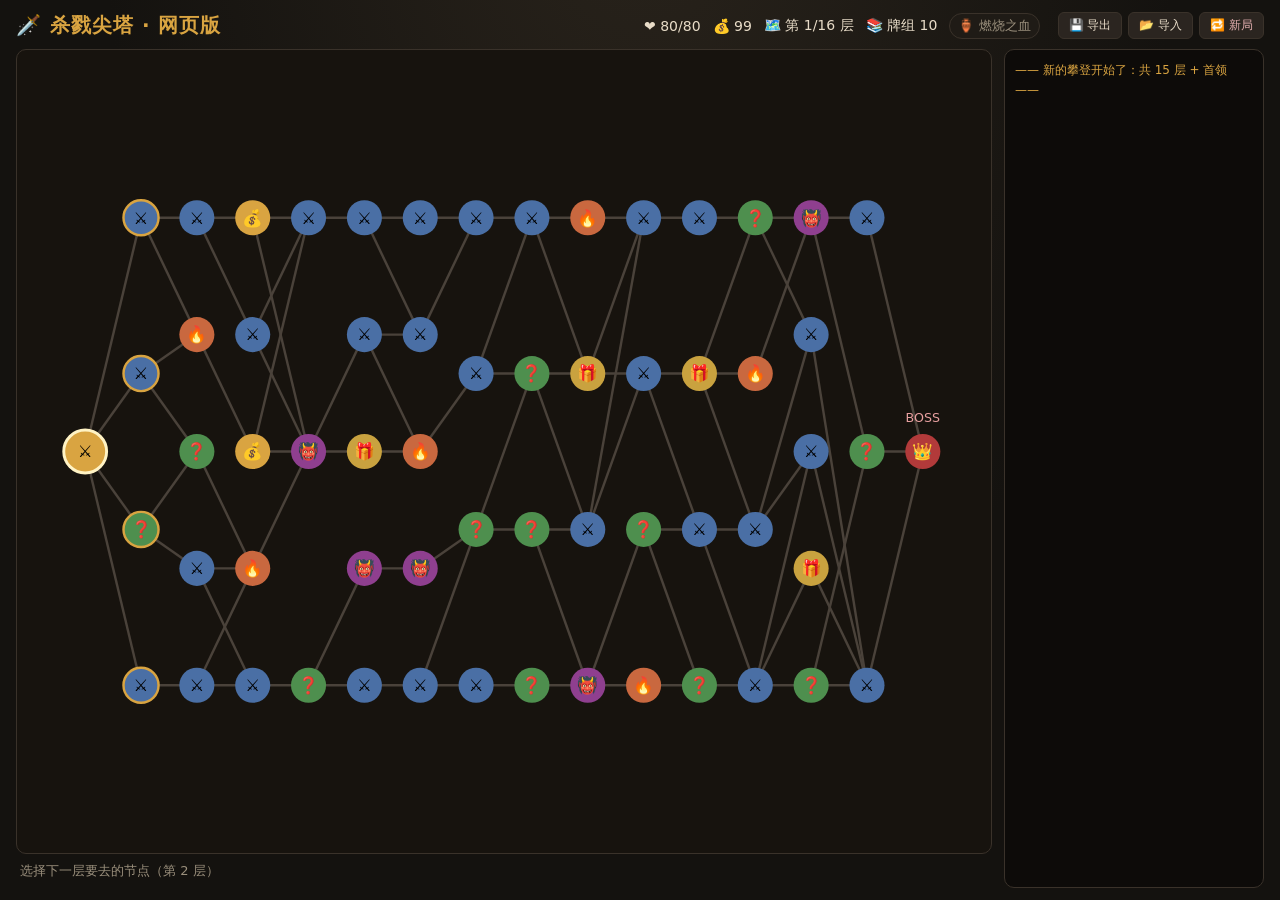
==== sts-web/index.html @ b816de3e "添加杀戮尖塔网页版游戏 sts-web" ====
<!doctype html>
<html lang="zh-CN">
  <head>
    <meta charset="UTF-8" />
    <meta name="viewport" content="width=device-width, initial-scale=1.0" />
    <link rel="icon" href="data:image/svg+xml,<svg xmlns=%22http://www.w3.org/2000/svg%22 viewBox=%220 0 100 100%22><text y=%22.9em%22 font-size=%2290%22>🗡️</text></svg>" />
    <title>杀戮尖塔 · 网页版</title>
    <script type="module" crossorigin src="./assets/index-U_xFue-b.js"></script>
    <link rel="stylesheet" crossorigin href="./assets/index-CxSgmW5o.css">
  </head>
  <body>
    <div id="root"></div>
  </body>
</html>
---- sts-web/assets/index-CxSgmW5o.css ----
*{box-sizing:border-box;margin:0;padding:0}:root{--bg: #14120f;--panel: #1f1b16;--panel-border: #3a322a;--text: #e8dcc8;--dim: #9a8f7c;--gold: #d9a441;--red: #b23a3a;--green: #4e8f4e;--blue: #4a6fa5;--attack: #b23a3a;--skill: #4a6fa5;--power: #7a4f9a}html,body,#root{height:100%}body{background:radial-gradient(ellipse at 50% -20%,#2a241c 0%,var(--bg) 60%);color:var(--text);font-family:Microsoft YaHei,PingFang SC,system-ui,sans-serif}.app{height:100%;display:flex;flex-direction:column;padding:12px 16px;gap:10px}.topbar{display:flex;align-items:center;justify-content:space-between}.topbar h1{font-size:20px;color:var(--gold);letter-spacing:1px}.relics{display:flex;gap:8px}.relic{font-size:13px;color:var(--dim);border:1px solid var(--panel-border);padding:3px 8px;border-radius:999px;background:var(--panel)}.layout{flex:1;display:flex;gap:12px;min-height:0}.battle{flex:1;display:flex;flex-direction:column;gap:10px;min-width:0}.panel{background:var(--panel);border:1px solid var(--panel-border);border-radius:10px;padding:10px 14px}.panel-title{font-size:15px;font-weight:700;margin-bottom:6px}.hpbar{position:relative;height:20px;background:#101010;border-radius:6px;overflow:hidden;border:1px solid #000}.hpbar-fill{height:100%;background:linear-gradient(180deg,#c94f4f,#8f2f2f);transition:width .25s}.hpbar-text{position:absolute;top:0;right:0;bottom:0;left:0;display:flex;align-items:center;justify-content:center;font-size:12px;color:#fff;text-shadow:0 1px 2px #000}.stats-row{display:flex;gap:14px;margin-top:8px;flex-wrap:wrap}.stat{font-size:13px;color:var(--text)}.statuses{display:flex;gap:6px;margin-top:8px;flex-wrap:wrap}.chip{font-size:12px;padding:2px 8px;border-radius:999px;border:1px solid var(--panel-border)}.chip.buff{color:#b9d6a8;background:#24331f}.chip.debuff{color:#e5b0b0;background:#3a2020}.enemy-zone{display:flex;flex-direction:column;gap:10px}.enemy-row{display:flex;gap:16px;align-items:stretch}.enemy-body{flex:1}.intent{width:110px;display:flex;flex-direction:column;align-items:center;justify-content:center;background:#0f0d0b;border:1px solid var(--panel-border);border-radius:10px;padding:8px}.intent-icon{font-size:26px}.intent-label{font-size:12px;color:var(--dim);text-align:center;margin-top:4px}.turn-info{font-size:13px;color:var(--gold)}.hand{display:flex;gap:8px;flex-wrap:wrap;min-height:150px;align-content:flex-start}.hand-empty{color:var(--dim);padding:20px}.card{width:150px;min-height:190px;border-radius:10px;border:2px solid #555;background:linear-gradient(160deg,#2b2520,#1c1814);color:var(--text);padding:8px 10px;text-align:left;cursor:pointer;display:flex;flex-direction:column;gap:4px;position:relative;transition:transform .08s,box-shadow .08s,border-color .08s;font-family:inherit}.card:hover{transform:translateY(-6px);box-shadow:0 6px 16px #00000080}.card.attack{border-color:var(--attack)}.card.skill{border-color:var(--skill)}.card.power{border-color:var(--power)}.card.disabled{opacity:.5;cursor:not-allowed}.card.disabled:hover{transform:none;box-shadow:none}.card-cost{position:absolute;top:-10px;left:-8px;width:30px;height:30px;border-radius:50%;background:radial-gradient(circle at 35% 30%,#ffe9a8,#d9a441);color:#3a2c10;font-weight:800;display:flex;align-items:center;justify-content:center;border:2px solid #8a6a1f;font-size:15px}.card-name{font-weight:700;font-size:14px;color:#fff;padding-left:20px}.card-desc{font-size:12px;color:var(--text);flex:1;line-height:1.5}.card-type{align-self:flex-end;font-size:10px;color:#fff;padding:1px 8px;border-radius:4px}.card.attack .card-type{background:var(--attack)}.card.skill .card-type{background:var(--skill)}.card.power .card-type{background:var(--power)}.actions{display:flex;gap:10px}.big-btn{font-family:inherit;font-size:15px;padding:10px 26px;border-radius:8px;background:linear-gradient(180deg,#d9a441,#a97a26);color:#241a08;font-weight:700;border:1px solid #8a6a1f;cursor:pointer}.big-btn:disabled{opacity:.4;cursor:not-allowed}.log{width:260px;background:#0d0b09;border:1px solid var(--panel-border);border-radius:10px;padding:10px;overflow-y:auto;font-size:12px;line-height:1.7}.log-entry.player{color:#bfd8e8}.log-entry.enemy{color:#e8bfbf}.log-entry.system{color:var(--gold)}.log-entry.relic{color:#b9d6a8}.log-entry.status{color:#c8b8e8}.overlay{position:fixed;top:0;right:0;bottom:0;left:0;background:#000000a6;display:flex;align-items:center;justify-content:center;z-index:10}.overlay-box{background:var(--panel);border:1px solid var(--gold);border-radius:14px;padding:26px 34px;text-align:center;display:flex;flex-direction:column;gap:14px;align-items:center}.overlay-box h2{color:var(--gold)}.reward-cards{display:flex;gap:12px}.hud{display:flex;gap:12px;align-items:center;flex-wrap:wrap}.hud-item{font-size:14px;color:var(--text)}.save-btns{display:flex;gap:6px;margin-left:6px}.save-btn{font-family:inherit;font-size:12px;color:var(--text);background:#2b2520;border:1px solid var(--panel-border);border-radius:6px;padding:4px 10px;cursor:pointer}.save-btn:hover{border-color:var(--gold)}.save-btn.danger{color:#e5b0b0}.map-wrap{flex:1;display:flex;flex-direction:column;min-height:0}.map-svg{flex:1;width:100%;background:#17130e;border:1px solid var(--panel-border);border-radius:10px}.map-edge{stroke:#4a423a;stroke-width:2.5}.map-edge.visited{stroke:#8a7a5a}.map-node{cursor:default}.map-node.clickable{cursor:pointer}.map-node.clickable circle{stroke:#d9a441;stroke-width:2.5;animation:nodePulse 1.6s ease-in-out infinite}.map-node.current circle{stroke:#fff3c4;stroke-width:3}@keyframes nodePulse{0%,to{filter:drop-shadow(0 0 2px #d9a441)}50%{filter:drop-shadow(0 0 10px #d9a441)}}.map-hint{color:var(--dim);font-size:13px;padding:8px 4px}.event-text{max-width:420px;color:var(--text);line-height:1.7}.event-options{display:flex;flex-direction:column;gap:10px;width:100%}.event-option{font-family:inherit;font-size:14px;color:var(--text);background:#2b2520;border:1px solid var(--panel-border);border-radius:8px;padding:10px 16px;cursor:pointer;text-align:left}.event-option:hover{border-color:var(--gold)}.event-option:disabled{opacity:.45;cursor:not-allowed}.card-footer{align-self:stretch;text-align:center;font-size:12px;color:var(--gold);border-top:1px dashed var(--panel-border);padding-top:4px;margin-top:4px}.shop-relic{width:100%;display:flex;align-items:center;justify-content:space-between;gap:16px;background:#2b2520;border:1px solid var(--panel-border);border-radius:10px;padding:12px 16px}.shop-relic-info{display:flex;flex-direction:column;gap:4px;text-align:left}.shop-relic-name{font-weight:700;color:var(--gold)}.shop-relic-desc{font-size:12px;color:var(--dim)}.shop-relic .big-btn{flex-shrink:0}.potions{display:flex;gap:8px;flex-wrap:wrap}.potion{font-family:inherit;font-size:13px;color:#b9d6e8;background:#1a2430;border:1px solid #33506b;border-radius:999px;padding:6px 14px;cursor:pointer}.potion:hover{border-color:#6fa8d9}.potion.disabled{opacity:.5;cursor:not-allowed}
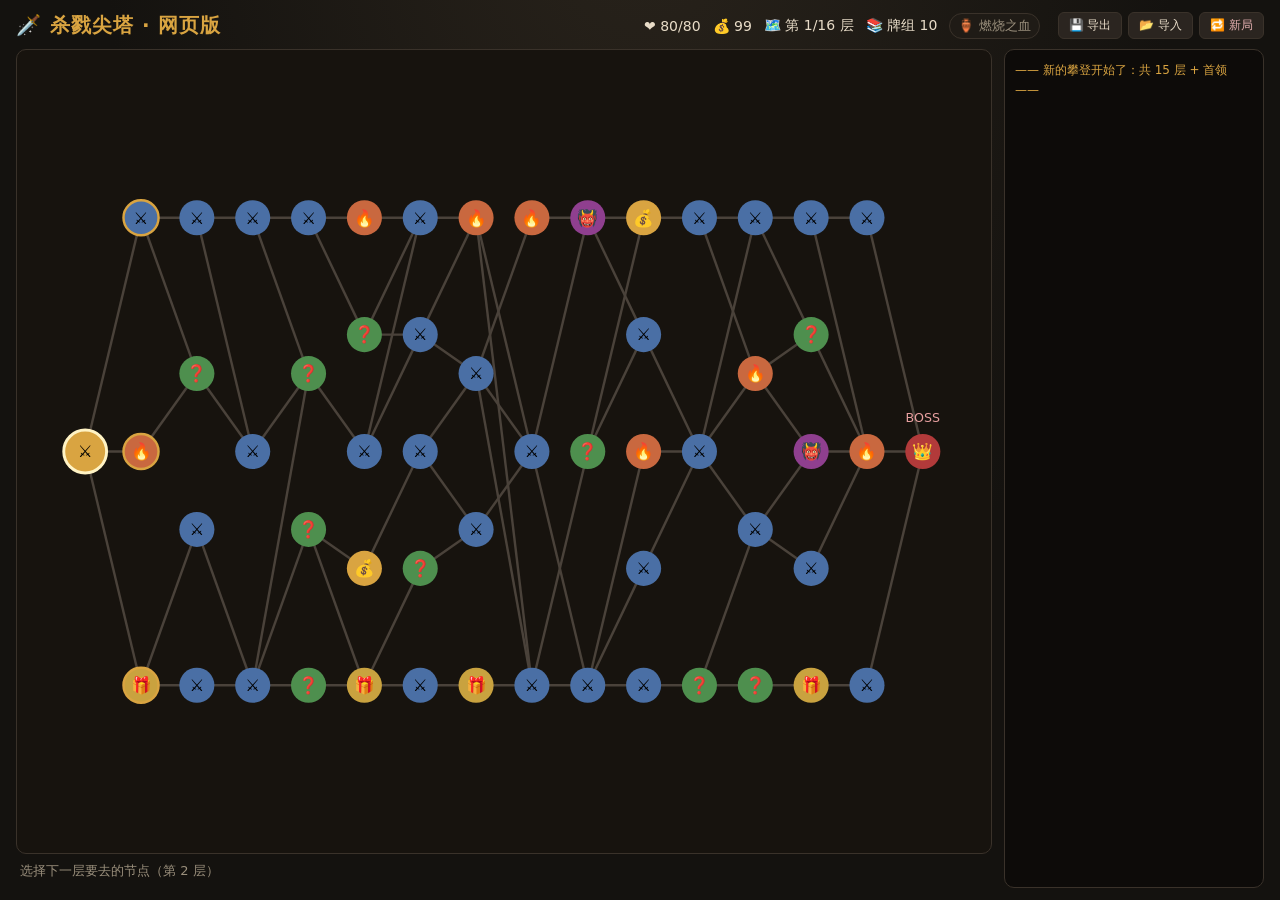
==== commit 4d5c7567: "更新游戏：牌堆查看（抽/弃/消耗堆+完整牌组）" ====
--- a/sts-web/index.html
+++ b/sts-web/index.html
@@ -5,8 +5,8 @@
     <meta name="viewport" content="width=device-width, initial-scale=1.0" />
     <link rel="icon" href="data:image/svg+xml,<svg xmlns=%22http://www.w3.org/2000/svg%22 viewBox=%220 0 100 100%22><text y=%22.9em%22 font-size=%2290%22>🗡️</text></svg>" />
     <title>杀戮尖塔 · 网页版</title>
-    <script type="module" crossorigin src="./assets/index-U_xFue-b.js"></script>
-    <link rel="stylesheet" crossorigin href="./assets/index-CxSgmW5o.css">
+    <script type="module" crossorigin src="./assets/index-1YRPiBDp.js"></script>
+    <link rel="stylesheet" crossorigin href="./assets/index-Cy2DNwFa.css">
   </head>
   <body>
     <div id="root"></div>
--- a/sts-web/assets/index-Cy2DNwFa.css
+++ b/sts-web/assets/index-Cy2DNwFa.css
@@ -0,0 +1 @@
+*{box-sizing:border-box;margin:0;padding:0}:root{--bg: #14120f;--panel: #1f1b16;--panel-border: #3a322a;--text: #e8dcc8;--dim: #9a8f7c;--gold: #d9a441;--red: #b23a3a;--green: #4e8f4e;--blue: #4a6fa5;--attack: #b23a3a;--skill: #4a6fa5;--power: #7a4f9a}html,body,#root{height:100%}body{background:radial-gradient(ellipse at 50% -20%,#2a241c 0%,var(--bg) 60%);color:var(--text);font-family:Microsoft YaHei,PingFang SC,system-ui,sans-serif}.app{height:100%;display:flex;flex-direction:column;padding:12px 16px;gap:10px}.topbar{display:flex;align-items:center;justify-content:space-between}.topbar h1{font-size:20px;color:var(--gold);letter-spacing:1px}.relics{display:flex;gap:8px}.relic{font-size:13px;color:var(--dim);border:1px solid var(--panel-border);padding:3px 8px;border-radius:999px;background:var(--panel)}.layout{flex:1;display:flex;gap:12px;min-height:0}.battle{flex:1;display:flex;flex-direction:column;gap:10px;min-width:0}.panel{background:var(--panel);border:1px solid var(--panel-border);border-radius:10px;padding:10px 14px}.panel-title{font-size:15px;font-weight:700;margin-bottom:6px}.hpbar{position:relative;height:20px;background:#101010;border-radius:6px;overflow:hidden;border:1px solid #000}.hpbar-fill{height:100%;background:linear-gradient(180deg,#c94f4f,#8f2f2f);transition:width .25s}.hpbar-text{position:absolute;top:0;right:0;bottom:0;left:0;display:flex;align-items:center;justify-content:center;font-size:12px;color:#fff;text-shadow:0 1px 2px #000}.stats-row{display:flex;gap:14px;margin-top:8px;flex-wrap:wrap}.stat{font-size:13px;color:var(--text)}.statuses{display:flex;gap:6px;margin-top:8px;flex-wrap:wrap}.chip{font-size:12px;padding:2px 8px;border-radius:999px;border:1px solid var(--panel-border)}.chip.buff{color:#b9d6a8;background:#24331f}.chip.debuff{color:#e5b0b0;background:#3a2020}.enemy-zone{display:flex;flex-direction:column;gap:10px}.enemy-row{display:flex;gap:16px;align-items:stretch}.enemy-body{flex:1}.intent{width:110px;display:flex;flex-direction:column;align-items:center;justify-content:center;background:#0f0d0b;border:1px solid var(--panel-border);border-radius:10px;padding:8px}.intent-icon{font-size:26px}.intent-label{font-size:12px;color:var(--dim);text-align:center;margin-top:4px}.turn-info{font-size:13px;color:var(--gold)}.hand{display:flex;gap:8px;flex-wrap:wrap;min-height:150px;align-content:flex-start}.hand-empty{color:var(--dim);padding:20px}.card{width:150px;min-height:190px;border-radius:10px;border:2px solid #555;background:linear-gradient(160deg,#2b2520,#1c1814);color:var(--text);padding:8px 10px;text-align:left;cursor:pointer;display:flex;flex-direction:column;gap:4px;position:relative;transition:transform .08s,box-shadow .08s,border-color .08s;font-family:inherit}.card:hover{transform:translateY(-6px);box-shadow:0 6px 16px #00000080}.card.attack{border-color:var(--attack)}.card.skill{border-color:var(--skill)}.card.power{border-color:var(--power)}.card.disabled{opacity:.5;cursor:not-allowed}.card.disabled:hover{transform:none;box-shadow:none}.card-cost{position:absolute;top:-10px;left:-8px;width:30px;height:30px;border-radius:50%;background:radial-gradient(circle at 35% 30%,#ffe9a8,#d9a441);color:#3a2c10;font-weight:800;display:flex;align-items:center;justify-content:center;border:2px solid #8a6a1f;font-size:15px}.card-name{font-weight:700;font-size:14px;color:#fff;padding-left:20px}.card-desc{font-size:12px;color:var(--text);flex:1;line-height:1.5}.card-type{align-self:flex-end;font-size:10px;color:#fff;padding:1px 8px;border-radius:4px}.card.attack .card-type{background:var(--attack)}.card.skill .card-type{background:var(--skill)}.card.power .card-type{background:var(--power)}.actions{display:flex;gap:10px}.big-btn{font-family:inherit;font-size:15px;padding:10px 26px;border-radius:8px;background:linear-gradient(180deg,#d9a441,#a97a26);color:#241a08;font-weight:700;border:1px solid #8a6a1f;cursor:pointer}.big-btn:disabled{opacity:.4;cursor:not-allowed}.log{width:260px;background:#0d0b09;border:1px solid var(--panel-border);border-radius:10px;padding:10px;overflow-y:auto;font-size:12px;line-height:1.7}.log-entry.player{color:#bfd8e8}.log-entry.enemy{color:#e8bfbf}.log-entry.system{color:var(--gold)}.log-entry.relic{color:#b9d6a8}.log-entry.status{color:#c8b8e8}.overlay{position:fixed;top:0;right:0;bottom:0;left:0;background:#000000a6;display:flex;align-items:center;justify-content:center;z-index:10}.overlay-box{background:var(--panel);border:1px solid var(--gold);border-radius:14px;padding:26px 34px;text-align:center;display:flex;flex-direction:column;gap:14px;align-items:center}.overlay-box h2{color:var(--gold)}.reward-cards{display:flex;gap:12px}.hud{display:flex;gap:12px;align-items:center;flex-wrap:wrap}.hud-item{font-size:14px;color:var(--text)}.save-btns{display:flex;gap:6px;margin-left:6px}.save-btn{font-family:inherit;font-size:12px;color:var(--text);background:#2b2520;border:1px solid var(--panel-border);border-radius:6px;padding:4px 10px;cursor:pointer}.save-btn:hover{border-color:var(--gold)}.save-btn.danger{color:#e5b0b0}.map-wrap{flex:1;display:flex;flex-direction:column;min-height:0}.map-svg{flex:1;width:100%;background:#17130e;border:1px solid var(--panel-border);border-radius:10px}.map-edge{stroke:#4a423a;stroke-width:2.5}.map-edge.visited{stroke:#8a7a5a}.map-node{cursor:default}.map-node.clickable{cursor:pointer}.map-node.clickable circle{stroke:#d9a441;stroke-width:2.5;animation:nodePulse 1.6s ease-in-out infinite}.map-node.current circle{stroke:#fff3c4;stroke-width:3}@keyframes nodePulse{0%,to{filter:drop-shadow(0 0 2px #d9a441)}50%{filter:drop-shadow(0 0 10px #d9a441)}}.map-hint{color:var(--dim);font-size:13px;padding:8px 4px}.event-text{max-width:420px;color:var(--text);line-height:1.7}.event-options{display:flex;flex-direction:column;gap:10px;width:100%}.event-option{font-family:inherit;font-size:14px;color:var(--text);background:#2b2520;border:1px solid var(--panel-border);border-radius:8px;padding:10px 16px;cursor:pointer;text-align:left}.event-option:hover{border-color:var(--gold)}.event-option:disabled{opacity:.45;cursor:not-allowed}.card-footer{align-self:stretch;text-align:center;font-size:12px;color:var(--gold);border-top:1px dashed var(--panel-border);padding-top:4px;margin-top:4px}.shop-relic{width:100%;display:flex;align-items:center;justify-content:space-between;gap:16px;background:#2b2520;border:1px solid var(--panel-border);border-radius:10px;padding:12px 16px}.shop-relic-info{display:flex;flex-direction:column;gap:4px;text-align:left}.shop-relic-name{font-weight:700;color:var(--gold)}.shop-relic-desc{font-size:12px;color:var(--dim)}.shop-relic .big-btn{flex-shrink:0}.potions{display:flex;gap:8px;flex-wrap:wrap}.potion{font-family:inherit;font-size:13px;color:#b9d6e8;background:#1a2430;border:1px solid #33506b;border-radius:999px;padding:6px 14px;cursor:pointer}.potion:hover{border-color:#6fa8d9}.potion.disabled{opacity:.5;cursor:not-allowed}.piles-bar{display:flex;align-items:center;justify-content:space-between;gap:10px;padding:2px 0}.piles-left,.piles-right{display:flex;gap:8px}.pile-btn{font-family:inherit;font-size:13px;color:var(--text);background:var(--panel);border:1px solid var(--panel-border);border-radius:8px;padding:6px 12px;cursor:pointer;display:inline-flex;align-items:center;gap:6px}.pile-btn:hover{border-color:var(--gold)}.pile-count{background:#0f0d0b;border-radius:999px;padding:0 7px;font-size:12px;color:var(--gold)}.pile-btn.all{color:var(--dim)}.pile-modal{max-width:640px;max-height:80vh;overflow-y:auto;align-items:stretch}.pile-total{color:var(--dim);font-size:13px}.pile-filter{font-family:inherit;font-size:14px;padding:8px 12px;background:#0f0d0b;color:var(--text);border:1px solid var(--panel-border);border-radius:8px;outline:none}.pile-filter:focus{border-color:var(--gold)}.pile-group{margin-top:8px}.pile-group-title{font-size:13px;color:var(--gold);margin-bottom:6px}.pile-grid{display:flex;flex-wrap:wrap;gap:8px;justify-content:center}.mini-card{width:96px;min-height:108px;border-radius:8px;background:linear-gradient(160deg,#2b2520,#1c1814);border:2px solid #555;padding:6px 8px;display:flex;flex-direction:column;gap:3px;position:relative}.mini-card.attack{border-color:var(--attack)}.mini-card.skill{border-color:var(--skill)}.mini-card.power{border-color:var(--power)}.mini-card.status,.mini-card.curse{border-color:#666;opacity:.85}.mini-card-cost{position:absolute;top:-8px;left:-6px;width:24px;height:24px;border-radius:50%;background:radial-gradient(circle at 35% 30%,#ffe9a8,#d9a441);color:#3a2c10;font-weight:800;font-size:12px;display:flex;align-items:center;justify-content:center;border:2px solid #8a6a1f}.mini-card-name{font-size:12px;font-weight:700;color:#fff;margin-top:14px}.mini-card-type{font-size:10px;color:var(--dim)}.pile-empty{color:var(--dim);padding:20px 0}
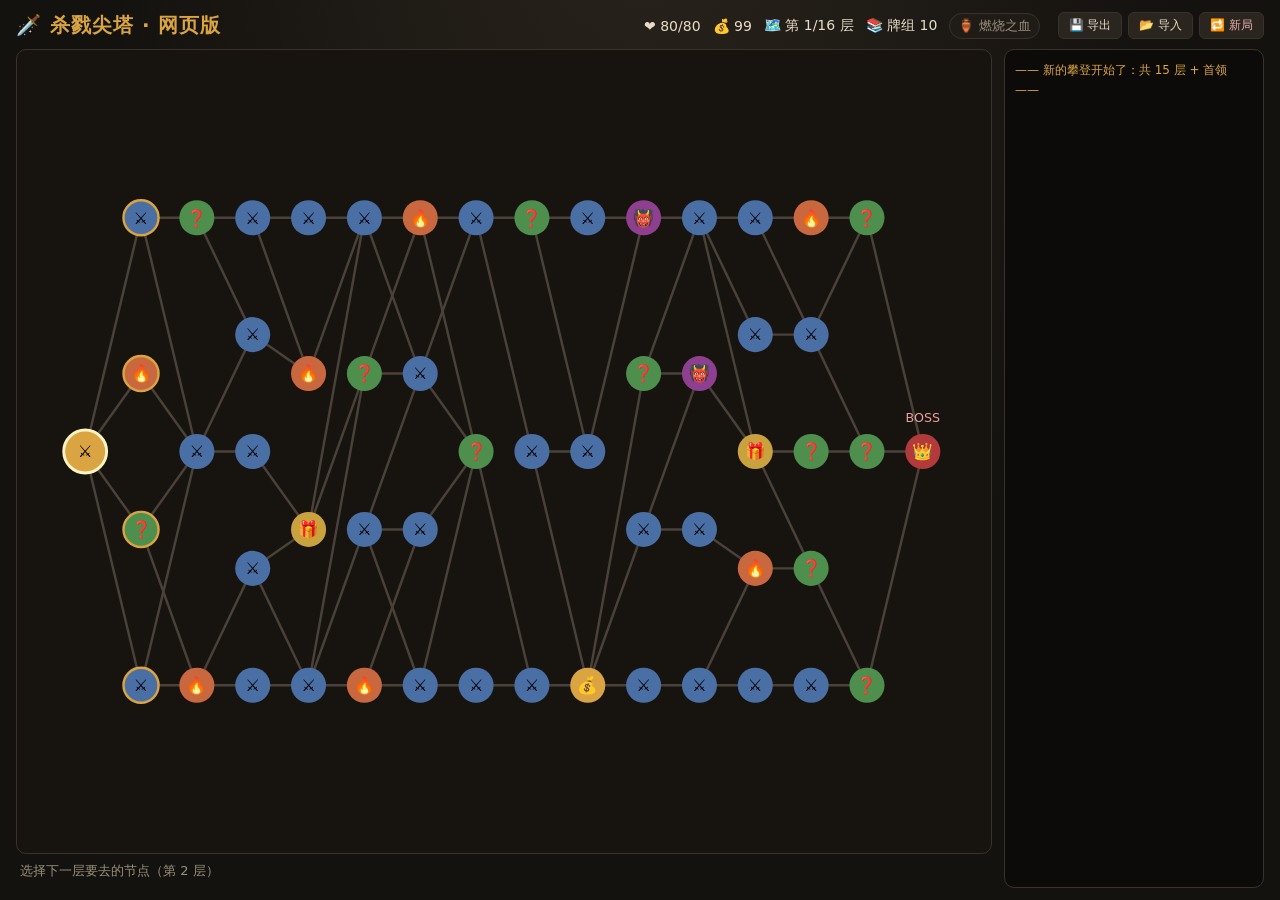
==== commit a1e5717a: "更新游戏：动画系统（事件队列+FLIP+伤害数字+受击抖动）" ====
--- a/sts-web/index.html
+++ b/sts-web/index.html
@@ -5,8 +5,8 @@
     <meta name="viewport" content="width=device-width, initial-scale=1.0" />
     <link rel="icon" href="data:image/svg+xml,<svg xmlns=%22http://www.w3.org/2000/svg%22 viewBox=%220 0 100 100%22><text y=%22.9em%22 font-size=%2290%22>🗡️</text></svg>" />
     <title>杀戮尖塔 · 网页版</title>
-    <script type="module" crossorigin src="./assets/index-1YRPiBDp.js"></script>
-    <link rel="stylesheet" crossorigin href="./assets/index-Cy2DNwFa.css">
+    <script type="module" crossorigin src="./assets/index-B4v7u1PC.js"></script>
+    <link rel="stylesheet" crossorigin href="./assets/index-yeP2eMHa.css">
   </head>
   <body>
     <div id="root"></div>
--- a/sts-web/assets/index-yeP2eMHa.css
+++ b/sts-web/assets/index-yeP2eMHa.css
@@ -0,0 +1 @@
+*{box-sizing:border-box;margin:0;padding:0}:root{--bg: #14120f;--panel: #1f1b16;--panel-border: #3a322a;--text: #e8dcc8;--dim: #9a8f7c;--gold: #d9a441;--red: #b23a3a;--green: #4e8f4e;--blue: #4a6fa5;--attack: #b23a3a;--skill: #4a6fa5;--power: #7a4f9a}html,body,#root{height:100%}body{background:radial-gradient(ellipse at 50% -20%,#2a241c 0%,var(--bg) 60%);color:var(--text);font-family:Microsoft YaHei,PingFang SC,system-ui,sans-serif}.app{height:100%;display:flex;flex-direction:column;padding:12px 16px;gap:10px}.topbar{display:flex;align-items:center;justify-content:space-between}.topbar h1{font-size:20px;color:var(--gold);letter-spacing:1px}.relics{display:flex;gap:8px}.relic{font-size:13px;color:var(--dim);border:1px solid var(--panel-border);padding:3px 8px;border-radius:999px;background:var(--panel)}.layout{flex:1;display:flex;gap:12px;min-height:0}.battle{flex:1;display:flex;flex-direction:column;gap:10px;min-width:0}.panel{background:var(--panel);border:1px solid var(--panel-border);border-radius:10px;padding:10px 14px}.panel-title{font-size:15px;font-weight:700;margin-bottom:6px}.hpbar{position:relative;height:20px;background:#101010;border-radius:6px;overflow:hidden;border:1px solid #000}.hpbar-fill{height:100%;background:linear-gradient(180deg,#c94f4f,#8f2f2f);transition:width .25s}.hpbar-text{position:absolute;top:0;right:0;bottom:0;left:0;display:flex;align-items:center;justify-content:center;font-size:12px;color:#fff;text-shadow:0 1px 2px #000}.stats-row{display:flex;gap:14px;margin-top:8px;flex-wrap:wrap}.stat{font-size:13px;color:var(--text)}.statuses{display:flex;gap:6px;margin-top:8px;flex-wrap:wrap}.chip{font-size:12px;padding:2px 8px;border-radius:999px;border:1px solid var(--panel-border)}.chip.buff{color:#b9d6a8;background:#24331f}.chip.debuff{color:#e5b0b0;background:#3a2020}.enemy-zone{display:flex;flex-direction:column;gap:10px}.enemy-row{display:flex;gap:16px;align-items:stretch}.enemy-body{flex:1}.intent{width:110px;display:flex;flex-direction:column;align-items:center;justify-content:center;background:#0f0d0b;border:1px solid var(--panel-border);border-radius:10px;padding:8px}.intent-icon{font-size:26px}.intent-label{font-size:12px;color:var(--dim);text-align:center;margin-top:4px}.turn-info{font-size:13px;color:var(--gold)}.hand{display:flex;gap:8px;flex-wrap:wrap;min-height:150px;align-content:flex-start}.hand-empty{color:var(--dim);padding:20px}.card{width:150px;min-height:190px;border-radius:10px;border:2px solid #555;background:linear-gradient(160deg,#2b2520,#1c1814);color:var(--text);padding:8px 10px;text-align:left;cursor:pointer;display:flex;flex-direction:column;gap:4px;position:relative;transition:transform .08s,box-shadow .08s,border-color .08s;font-family:inherit}.card:hover{transform:translateY(-6px);box-shadow:0 6px 16px #00000080}.card.attack{border-color:var(--attack)}.card.skill{border-color:var(--skill)}.card.power{border-color:var(--power)}.card.disabled{opacity:.5;cursor:not-allowed}.card.disabled:hover{transform:none;box-shadow:none}.card-cost{position:absolute;top:-10px;left:-8px;width:30px;height:30px;border-radius:50%;background:radial-gradient(circle at 35% 30%,#ffe9a8,#d9a441);color:#3a2c10;font-weight:800;display:flex;align-items:center;justify-content:center;border:2px solid #8a6a1f;font-size:15px}.card-name{font-weight:700;font-size:14px;color:#fff;padding-left:20px}.card-desc{font-size:12px;color:var(--text);flex:1;line-height:1.5}.card-type{align-self:flex-end;font-size:10px;color:#fff;padding:1px 8px;border-radius:4px}.card.attack .card-type{background:var(--attack)}.card.skill .card-type{background:var(--skill)}.card.power .card-type{background:var(--power)}.actions{display:flex;gap:10px}.big-btn{font-family:inherit;font-size:15px;padding:10px 26px;border-radius:8px;background:linear-gradient(180deg,#d9a441,#a97a26);color:#241a08;font-weight:700;border:1px solid #8a6a1f;cursor:pointer}.big-btn:disabled{opacity:.4;cursor:not-allowed}.log{width:260px;background:#0d0b09;border:1px solid var(--panel-border);border-radius:10px;padding:10px;overflow-y:auto;font-size:12px;line-height:1.7}.log-entry.player{color:#bfd8e8}.log-entry.enemy{color:#e8bfbf}.log-entry.system{color:var(--gold)}.log-entry.relic{color:#b9d6a8}.log-entry.status{color:#c8b8e8}.overlay{position:fixed;top:0;right:0;bottom:0;left:0;background:#000000a6;display:flex;align-items:center;justify-content:center;z-index:10}.overlay-box{background:var(--panel);border:1px solid var(--gold);border-radius:14px;padding:26px 34px;text-align:center;display:flex;flex-direction:column;gap:14px;align-items:center}.overlay-box h2{color:var(--gold)}.reward-cards{display:flex;gap:12px}.hud{display:flex;gap:12px;align-items:center;flex-wrap:wrap}.hud-item{font-size:14px;color:var(--text)}.save-btns{display:flex;gap:6px;margin-left:6px}.save-btn{font-family:inherit;font-size:12px;color:var(--text);background:#2b2520;border:1px solid var(--panel-border);border-radius:6px;padding:4px 10px;cursor:pointer}.save-btn:hover{border-color:var(--gold)}.save-btn.danger{color:#e5b0b0}.map-wrap{flex:1;display:flex;flex-direction:column;min-height:0}.map-svg{flex:1;width:100%;background:#17130e;border:1px solid var(--panel-border);border-radius:10px}.map-edge{stroke:#4a423a;stroke-width:2.5}.map-edge.visited{stroke:#8a7a5a}.map-node{cursor:default}.map-node.clickable{cursor:pointer}.map-node.clickable circle{stroke:#d9a441;stroke-width:2.5;animation:nodePulse 1.6s ease-in-out infinite}.map-node.current circle{stroke:#fff3c4;stroke-width:3}@keyframes nodePulse{0%,to{filter:drop-shadow(0 0 2px #d9a441)}50%{filter:drop-shadow(0 0 10px #d9a441)}}.map-hint{color:var(--dim);font-size:13px;padding:8px 4px}.event-text{max-width:420px;color:var(--text);line-height:1.7}.event-options{display:flex;flex-direction:column;gap:10px;width:100%}.event-option{font-family:inherit;font-size:14px;color:var(--text);background:#2b2520;border:1px solid var(--panel-border);border-radius:8px;padding:10px 16px;cursor:pointer;text-align:left}.event-option:hover{border-color:var(--gold)}.event-option:disabled{opacity:.45;cursor:not-allowed}.card-footer{align-self:stretch;text-align:center;font-size:12px;color:var(--gold);border-top:1px dashed var(--panel-border);padding-top:4px;margin-top:4px}.shop-relic{width:100%;display:flex;align-items:center;justify-content:space-between;gap:16px;background:#2b2520;border:1px solid var(--panel-border);border-radius:10px;padding:12px 16px}.shop-relic-info{display:flex;flex-direction:column;gap:4px;text-align:left}.shop-relic-name{font-weight:700;color:var(--gold)}.shop-relic-desc{font-size:12px;color:var(--dim)}.shop-relic .big-btn{flex-shrink:0}.potions{display:flex;gap:8px;flex-wrap:wrap}.potion{font-family:inherit;font-size:13px;color:#b9d6e8;background:#1a2430;border:1px solid #33506b;border-radius:999px;padding:6px 14px;cursor:pointer}.potion:hover{border-color:#6fa8d9}.potion.disabled{opacity:.5;cursor:not-allowed}.piles-bar{display:flex;align-items:center;justify-content:space-between;gap:10px;padding:2px 0}.piles-left,.piles-right{display:flex;gap:8px}.pile-btn{font-family:inherit;font-size:13px;color:var(--text);background:var(--panel);border:1px solid var(--panel-border);border-radius:8px;padding:6px 12px;cursor:pointer;display:inline-flex;align-items:center;gap:6px}.pile-btn:hover{border-color:var(--gold)}.pile-count{background:#0f0d0b;border-radius:999px;padding:0 7px;font-size:12px;color:var(--gold)}.pile-btn.all{color:var(--dim)}.pile-modal{max-width:640px;max-height:80vh;overflow-y:auto;align-items:stretch}.pile-total{color:var(--dim);font-size:13px}.pile-filter{font-family:inherit;font-size:14px;padding:8px 12px;background:#0f0d0b;color:var(--text);border:1px solid var(--panel-border);border-radius:8px;outline:none}.pile-filter:focus{border-color:var(--gold)}.pile-group{margin-top:8px}.pile-group-title{font-size:13px;color:var(--gold);margin-bottom:6px}.pile-grid{display:flex;flex-wrap:wrap;gap:8px;justify-content:center}.mini-card{width:96px;min-height:108px;border-radius:8px;background:linear-gradient(160deg,#2b2520,#1c1814);border:2px solid #555;padding:6px 8px;display:flex;flex-direction:column;gap:3px;position:relative}.mini-card.attack{border-color:var(--attack)}.mini-card.skill{border-color:var(--skill)}.mini-card.power{border-color:var(--power)}.mini-card.status,.mini-card.curse{border-color:#666;opacity:.85}.mini-card-cost{position:absolute;top:-8px;left:-6px;width:24px;height:24px;border-radius:50%;background:radial-gradient(circle at 35% 30%,#ffe9a8,#d9a441);color:#3a2c10;font-weight:800;font-size:12px;display:flex;align-items:center;justify-content:center;border:2px solid #8a6a1f}.mini-card-name{font-size:12px;font-weight:700;color:#fff;margin-top:14px}.mini-card-type{font-size:10px;color:var(--dim)}.pile-empty{color:var(--dim);padding:20px 0}.hand-card-slot{transition:transform .22s ease,opacity .2s ease}.shake{animation:shake .2s ease}@keyframes shake{0%,to{transform:translate(0)}25%{transform:translate(-6px)}50%{transform:translate(6px)}75%{transform:translate(-4px)}}.fx-float{position:fixed;z-index:100;transform:translate(-50%,-50%);font-weight:800;font-size:26px;pointer-events:none;animation:floatUp .54s ease-out forwards;text-shadow:0 2px 4px rgba(0,0,0,.8)}.fx-damage{color:#ff6b5e;font-size:30px}.fx-block{color:#7ec8ff}.fx-status{color:#c8b8e8;font-size:20px}.fx-energy{color:#ffd97e;font-size:22px}@keyframes floatUp{0%{opacity:0;transform:translate(-50%,-20%)}15%{opacity:1}to{opacity:0;transform:translate(-50%,-220%)}}.fx-ghost-card{position:fixed;z-index:99;width:120px;height:152px;border-radius:10px;border:2px solid var(--gold);background:linear-gradient(160deg,#2b2520,#1c1814);color:#fff;font-weight:700;font-size:13px;display:flex;align-items:center;justify-content:center;text-align:center;padding:6px;pointer-events:none;animation:cardFly .3s ease-out forwards}.fx-ghost-card.attack{border-color:var(--attack)}.fx-ghost-card.skill{border-color:var(--skill)}.fx-ghost-card.power{border-color:var(--power)}@keyframes cardFly{0%{opacity:.9;transform:translateY(0) scale(1)}to{opacity:0;transform:translateY(-110px) scale(1.35)}}.fx-draw{position:fixed;z-index:99;width:60px;height:80px;border-radius:8px;border:2px solid #6fa8d9;background:linear-gradient(160deg,#2b2520,#1c1814);display:flex;align-items:center;justify-content:center;font-size:26px;pointer-events:none;animation:drawFly .3s ease-in-out forwards}@keyframes drawFly{0%{opacity:.95;transform:translate(0) scale(.9)}60%{opacity:.95}to{opacity:0;transform:translate(var(--dx),var(--dy)) scale(1)}}
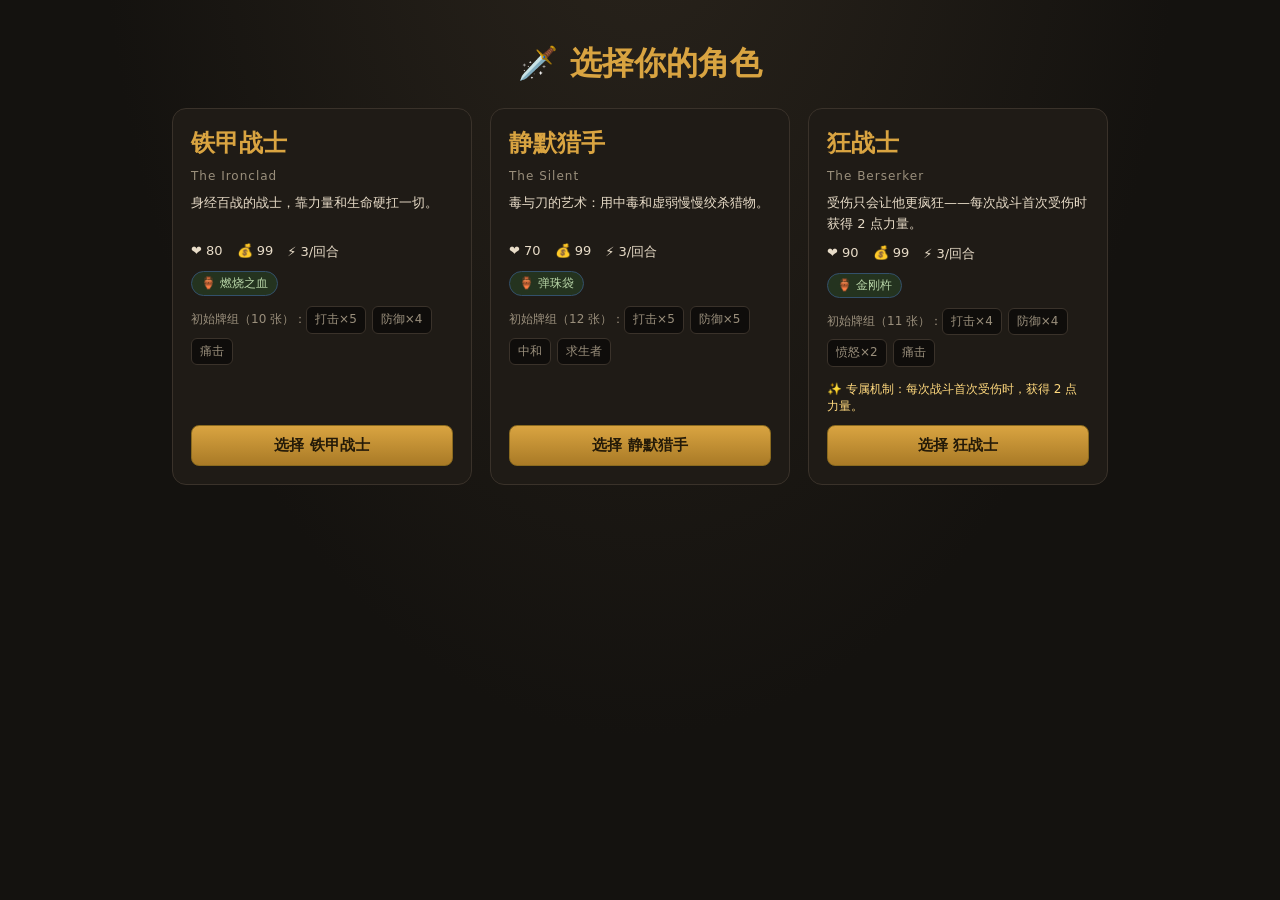
==== commit d83c5142: "更新游戏：角色选择系统（铁甲战士/静默猎手/狂战士）+ 中毒机制" ====
--- a/sts-web/index.html
+++ b/sts-web/index.html
@@ -5,8 +5,8 @@
     <meta name="viewport" content="width=device-width, initial-scale=1.0" />
     <link rel="icon" href="data:image/svg+xml,<svg xmlns=%22http://www.w3.org/2000/svg%22 viewBox=%220 0 100 100%22><text y=%22.9em%22 font-size=%2290%22>🗡️</text></svg>" />
     <title>杀戮尖塔 · 网页版</title>
-    <script type="module" crossorigin src="./assets/index-B4v7u1PC.js"></script>
-    <link rel="stylesheet" crossorigin href="./assets/index-yeP2eMHa.css">
+    <script type="module" crossorigin src="./assets/index-Ca5QoKef.js"></script>
+    <link rel="stylesheet" crossorigin href="./assets/index-D8XP6PKh.css">
   </head>
   <body>
     <div id="root"></div>
--- a/sts-web/assets/index-D8XP6PKh.css
+++ b/sts-web/assets/index-D8XP6PKh.css
@@ -0,0 +1 @@
+*{box-sizing:border-box;margin:0;padding:0}:root{--bg: #14120f;--panel: #1f1b16;--panel-border: #3a322a;--text: #e8dcc8;--dim: #9a8f7c;--gold: #d9a441;--red: #b23a3a;--green: #4e8f4e;--blue: #4a6fa5;--attack: #b23a3a;--skill: #4a6fa5;--power: #7a4f9a}html,body,#root{height:100%}body{background:radial-gradient(ellipse at 50% -20%,#2a241c 0%,var(--bg) 60%);color:var(--text);font-family:Microsoft YaHei,PingFang SC,system-ui,sans-serif}.app{height:100%;display:flex;flex-direction:column;padding:12px 16px;gap:10px}.topbar{display:flex;align-items:center;justify-content:space-between}.topbar h1{font-size:20px;color:var(--gold);letter-spacing:1px}.relics{display:flex;gap:8px}.relic{font-size:13px;color:var(--dim);border:1px solid var(--panel-border);padding:3px 8px;border-radius:999px;background:var(--panel)}.layout{flex:1;display:flex;gap:12px;min-height:0}.battle{flex:1;display:flex;flex-direction:column;gap:10px;min-width:0}.panel{background:var(--panel);border:1px solid var(--panel-border);border-radius:10px;padding:10px 14px}.panel-title{font-size:15px;font-weight:700;margin-bottom:6px}.hpbar{position:relative;height:20px;background:#101010;border-radius:6px;overflow:hidden;border:1px solid #000}.hpbar-fill{height:100%;background:linear-gradient(180deg,#c94f4f,#8f2f2f);transition:width .25s}.hpbar-text{position:absolute;top:0;right:0;bottom:0;left:0;display:flex;align-items:center;justify-content:center;font-size:12px;color:#fff;text-shadow:0 1px 2px #000}.stats-row{display:flex;gap:14px;margin-top:8px;flex-wrap:wrap}.stat{font-size:13px;color:var(--text)}.statuses{display:flex;gap:6px;margin-top:8px;flex-wrap:wrap}.chip{font-size:12px;padding:2px 8px;border-radius:999px;border:1px solid var(--panel-border)}.chip.buff{color:#b9d6a8;background:#24331f}.chip.debuff{color:#e5b0b0;background:#3a2020}.enemy-zone{display:flex;flex-direction:column;gap:10px}.enemy-row{display:flex;gap:16px;align-items:stretch}.enemy-body{flex:1}.intent{width:110px;display:flex;flex-direction:column;align-items:center;justify-content:center;background:#0f0d0b;border:1px solid var(--panel-border);border-radius:10px;padding:8px}.intent-icon{font-size:26px}.intent-label{font-size:12px;color:var(--dim);text-align:center;margin-top:4px}.turn-info{font-size:13px;color:var(--gold)}.hand{display:flex;gap:8px;flex-wrap:wrap;min-height:150px;align-content:flex-start}.hand-empty{color:var(--dim);padding:20px}.card{width:150px;min-height:190px;border-radius:10px;border:2px solid #555;background:linear-gradient(160deg,#2b2520,#1c1814);color:var(--text);padding:8px 10px;text-align:left;cursor:pointer;display:flex;flex-direction:column;gap:4px;position:relative;transition:transform .08s,box-shadow .08s,border-color .08s;font-family:inherit}.card:hover{transform:translateY(-6px);box-shadow:0 6px 16px #00000080}.card.attack{border-color:var(--attack)}.card.skill{border-color:var(--skill)}.card.power{border-color:var(--power)}.card.disabled{opacity:.5;cursor:not-allowed}.card.disabled:hover{transform:none;box-shadow:none}.card-cost{position:absolute;top:-10px;left:-8px;width:30px;height:30px;border-radius:50%;background:radial-gradient(circle at 35% 30%,#ffe9a8,#d9a441);color:#3a2c10;font-weight:800;display:flex;align-items:center;justify-content:center;border:2px solid #8a6a1f;font-size:15px}.card-name{font-weight:700;font-size:14px;color:#fff;padding-left:20px}.card-desc{font-size:12px;color:var(--text);flex:1;line-height:1.5}.card-type{align-self:flex-end;font-size:10px;color:#fff;padding:1px 8px;border-radius:4px}.card.attack .card-type{background:var(--attack)}.card.skill .card-type{background:var(--skill)}.card.power .card-type{background:var(--power)}.actions{display:flex;gap:10px}.big-btn{font-family:inherit;font-size:15px;padding:10px 26px;border-radius:8px;background:linear-gradient(180deg,#d9a441,#a97a26);color:#241a08;font-weight:700;border:1px solid #8a6a1f;cursor:pointer}.big-btn:disabled{opacity:.4;cursor:not-allowed}.log{width:260px;background:#0d0b09;border:1px solid var(--panel-border);border-radius:10px;padding:10px;overflow-y:auto;font-size:12px;line-height:1.7}.log-entry.player{color:#bfd8e8}.log-entry.enemy{color:#e8bfbf}.log-entry.system{color:var(--gold)}.log-entry.relic{color:#b9d6a8}.log-entry.status{color:#c8b8e8}.overlay{position:fixed;top:0;right:0;bottom:0;left:0;background:#000000a6;display:flex;align-items:center;justify-content:center;z-index:10}.overlay-box{background:var(--panel);border:1px solid var(--gold);border-radius:14px;padding:26px 34px;text-align:center;display:flex;flex-direction:column;gap:14px;align-items:center}.overlay-box h2{color:var(--gold)}.reward-cards{display:flex;gap:12px}.hud{display:flex;gap:12px;align-items:center;flex-wrap:wrap}.hud-item{font-size:14px;color:var(--text)}.save-btns{display:flex;gap:6px;margin-left:6px}.save-btn{font-family:inherit;font-size:12px;color:var(--text);background:#2b2520;border:1px solid var(--panel-border);border-radius:6px;padding:4px 10px;cursor:pointer}.save-btn:hover{border-color:var(--gold)}.save-btn.danger{color:#e5b0b0}.map-wrap{flex:1;display:flex;flex-direction:column;min-height:0}.map-svg{flex:1;width:100%;background:#17130e;border:1px solid var(--panel-border);border-radius:10px}.map-edge{stroke:#4a423a;stroke-width:2.5}.map-edge.visited{stroke:#8a7a5a}.map-node{cursor:default}.map-node.clickable{cursor:pointer}.map-node.clickable circle{stroke:#d9a441;stroke-width:2.5;animation:nodePulse 1.6s ease-in-out infinite}.map-node.current circle{stroke:#fff3c4;stroke-width:3}@keyframes nodePulse{0%,to{filter:drop-shadow(0 0 2px #d9a441)}50%{filter:drop-shadow(0 0 10px #d9a441)}}.map-hint{color:var(--dim);font-size:13px;padding:8px 4px}.event-text{max-width:420px;color:var(--text);line-height:1.7}.event-options{display:flex;flex-direction:column;gap:10px;width:100%}.event-option{font-family:inherit;font-size:14px;color:var(--text);background:#2b2520;border:1px solid var(--panel-border);border-radius:8px;padding:10px 16px;cursor:pointer;text-align:left}.event-option:hover{border-color:var(--gold)}.event-option:disabled{opacity:.45;cursor:not-allowed}.card-footer{align-self:stretch;text-align:center;font-size:12px;color:var(--gold);border-top:1px dashed var(--panel-border);padding-top:4px;margin-top:4px}.shop-relic{width:100%;display:flex;align-items:center;justify-content:space-between;gap:16px;background:#2b2520;border:1px solid var(--panel-border);border-radius:10px;padding:12px 16px}.shop-relic-info{display:flex;flex-direction:column;gap:4px;text-align:left}.shop-relic-name{font-weight:700;color:var(--gold)}.shop-relic-desc{font-size:12px;color:var(--dim)}.shop-relic .big-btn{flex-shrink:0}.potions{display:flex;gap:8px;flex-wrap:wrap}.potion{font-family:inherit;font-size:13px;color:#b9d6e8;background:#1a2430;border:1px solid #33506b;border-radius:999px;padding:6px 14px;cursor:pointer}.potion:hover{border-color:#6fa8d9}.potion.disabled{opacity:.5;cursor:not-allowed}.piles-bar{display:flex;align-items:center;justify-content:space-between;gap:10px;padding:2px 0}.piles-left,.piles-right{display:flex;gap:8px}.pile-btn{font-family:inherit;font-size:13px;color:var(--text);background:var(--panel);border:1px solid var(--panel-border);border-radius:8px;padding:6px 12px;cursor:pointer;display:inline-flex;align-items:center;gap:6px}.pile-btn:hover{border-color:var(--gold)}.pile-count{background:#0f0d0b;border-radius:999px;padding:0 7px;font-size:12px;color:var(--gold)}.pile-btn.all{color:var(--dim)}.pile-modal{max-width:640px;max-height:80vh;overflow-y:auto;align-items:stretch}.pile-total{color:var(--dim);font-size:13px}.pile-filter{font-family:inherit;font-size:14px;padding:8px 12px;background:#0f0d0b;color:var(--text);border:1px solid var(--panel-border);border-radius:8px;outline:none}.pile-filter:focus{border-color:var(--gold)}.pile-group{margin-top:8px}.pile-group-title{font-size:13px;color:var(--gold);margin-bottom:6px}.pile-grid{display:flex;flex-wrap:wrap;gap:8px;justify-content:center}.mini-card{width:96px;min-height:108px;border-radius:8px;background:linear-gradient(160deg,#2b2520,#1c1814);border:2px solid #555;padding:6px 8px;display:flex;flex-direction:column;gap:3px;position:relative}.mini-card.attack{border-color:var(--attack)}.mini-card.skill{border-color:var(--skill)}.mini-card.power{border-color:var(--power)}.mini-card.status,.mini-card.curse{border-color:#666;opacity:.85}.mini-card-cost{position:absolute;top:-8px;left:-6px;width:24px;height:24px;border-radius:50%;background:radial-gradient(circle at 35% 30%,#ffe9a8,#d9a441);color:#3a2c10;font-weight:800;font-size:12px;display:flex;align-items:center;justify-content:center;border:2px solid #8a6a1f}.mini-card-name{font-size:12px;font-weight:700;color:#fff;margin-top:14px}.mini-card-type{font-size:10px;color:var(--dim)}.pile-empty{color:var(--dim);padding:20px 0}.hand-card-slot{transition:transform .22s ease,opacity .2s ease}.shake{animation:shake .2s ease}@keyframes shake{0%,to{transform:translate(0)}25%{transform:translate(-6px)}50%{transform:translate(6px)}75%{transform:translate(-4px)}}.fx-float{position:fixed;z-index:100;transform:translate(-50%,-50%);font-weight:800;font-size:26px;pointer-events:none;animation:floatUp .54s ease-out forwards;text-shadow:0 2px 4px rgba(0,0,0,.8)}.fx-damage{color:#ff6b5e;font-size:30px}.fx-block{color:#7ec8ff}.fx-status{color:#c8b8e8;font-size:20px}.fx-energy{color:#ffd97e;font-size:22px}@keyframes floatUp{0%{opacity:0;transform:translate(-50%,-20%)}15%{opacity:1}to{opacity:0;transform:translate(-50%,-220%)}}.fx-ghost-card{position:fixed;z-index:99;width:120px;height:152px;border-radius:10px;border:2px solid var(--gold);background:linear-gradient(160deg,#2b2520,#1c1814);color:#fff;font-weight:700;font-size:13px;display:flex;align-items:center;justify-content:center;text-align:center;padding:6px;pointer-events:none;animation:cardFly .3s ease-out forwards}.fx-ghost-card.attack{border-color:var(--attack)}.fx-ghost-card.skill{border-color:var(--skill)}.fx-ghost-card.power{border-color:var(--power)}@keyframes cardFly{0%{opacity:.9;transform:translateY(0) scale(1)}to{opacity:0;transform:translateY(-110px) scale(1.35)}}.fx-draw{position:fixed;z-index:99;width:60px;height:80px;border-radius:8px;border:2px solid #6fa8d9;background:linear-gradient(160deg,#2b2520,#1c1814);display:flex;align-items:center;justify-content:center;font-size:26px;pointer-events:none;animation:drawFly .3s ease-in-out forwards}@keyframes drawFly{0%{opacity:.95;transform:translate(0) scale(.9)}60%{opacity:.95}to{opacity:0;transform:translate(var(--dx),var(--dy)) scale(1)}}.char-select{flex:1;display:flex;flex-direction:column;align-items:center;padding:30px 20px;gap:22px}.char-select h1{color:var(--gold)}.char-grid{display:flex;gap:18px;flex-wrap:wrap;justify-content:center}.char-card{width:300px;background:var(--panel);border:1px solid var(--panel-border);border-radius:14px;padding:18px;display:flex;flex-direction:column;gap:10px}.char-card:hover{border-color:var(--gold)}.char-card h2{color:var(--gold)}.char-title{font-size:12px;color:var(--dim);letter-spacing:1px}.char-desc{font-size:13px;line-height:1.6;min-height:40px}.char-stats{display:flex;gap:14px;font-size:13px}.char-relics{display:flex;gap:6px;flex-wrap:wrap}.char-relic{font-size:12px;color:#b9d6a8;background:#24331f;border:1px solid #33506b;border-radius:999px;padding:3px 9px}.char-deck{font-size:12px;color:var(--dim);line-height:1.8}.char-deck-card{display:inline-block;margin:0 6px 4px 0;padding:2px 8px;background:#0f0d0b;border:1px solid var(--panel-border);border-radius:6px}.char-mechanic{font-size:12px;color:#ffd97e}.char-card .big-btn{margin-top:auto}
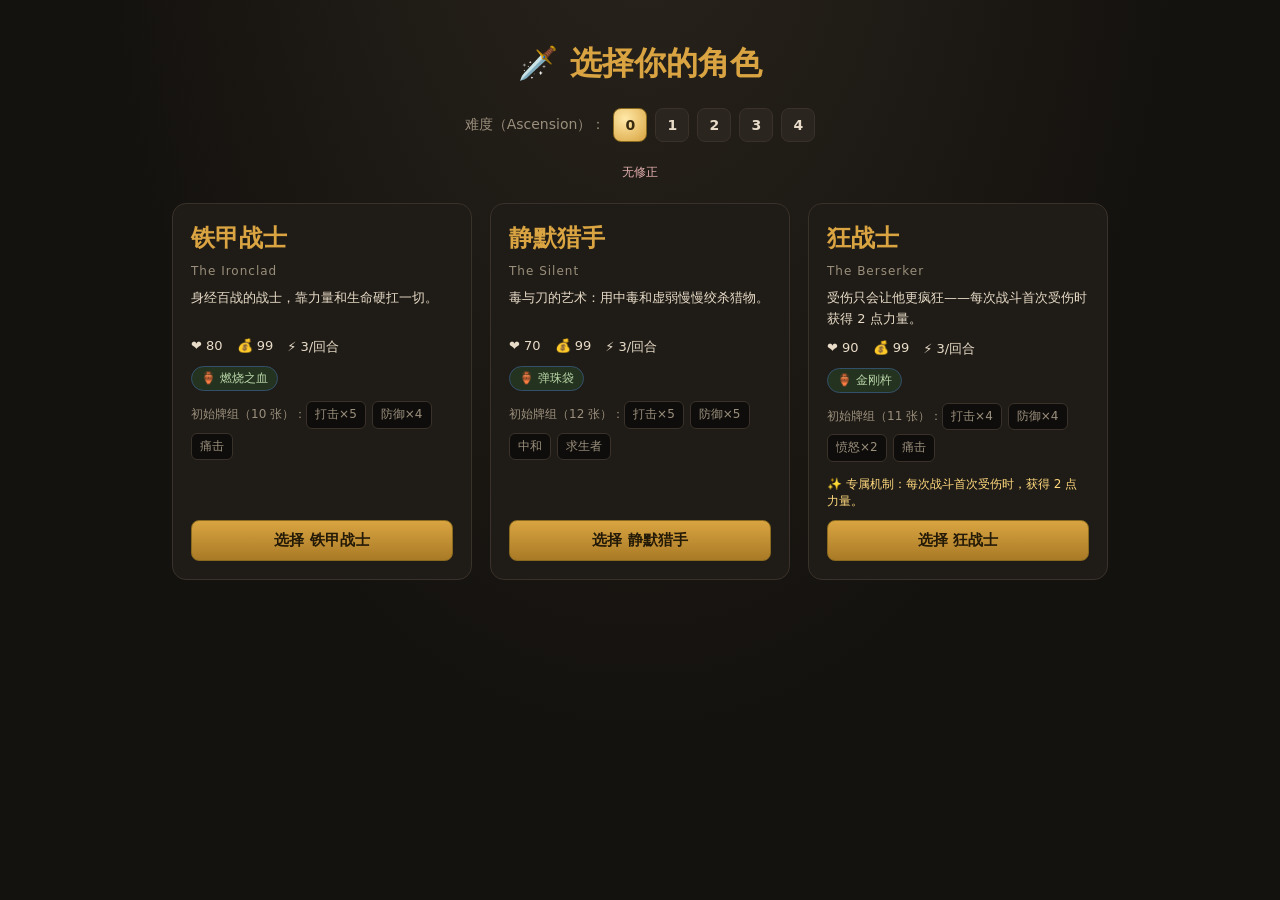
==== commit ea2f8df6: "更新游戏：难度系统（意图模式/Ascension/1000场模拟调参）+ 商店bot保险" ====
--- a/sts-web/index.html
+++ b/sts-web/index.html
@@ -5,8 +5,8 @@
     <meta name="viewport" content="width=device-width, initial-scale=1.0" />
     <link rel="icon" href="data:image/svg+xml,<svg xmlns=%22http://www.w3.org/2000/svg%22 viewBox=%220 0 100 100%22><text y=%22.9em%22 font-size=%2290%22>🗡️</text></svg>" />
     <title>杀戮尖塔 · 网页版</title>
-    <script type="module" crossorigin src="./assets/index-Ca5QoKef.js"></script>
-    <link rel="stylesheet" crossorigin href="./assets/index-D8XP6PKh.css">
+    <script type="module" crossorigin src="./assets/index-LG1FltxQ.js"></script>
+    <link rel="stylesheet" crossorigin href="./assets/index-BTtq8T10.css">
   </head>
   <body>
     <div id="root"></div>
--- a/sts-web/assets/index-BTtq8T10.css
+++ b/sts-web/assets/index-BTtq8T10.css
@@ -0,0 +1 @@
+*{box-sizing:border-box;margin:0;padding:0}:root{--bg: #14120f;--panel: #1f1b16;--panel-border: #3a322a;--text: #e8dcc8;--dim: #9a8f7c;--gold: #d9a441;--red: #b23a3a;--green: #4e8f4e;--blue: #4a6fa5;--attack: #b23a3a;--skill: #4a6fa5;--power: #7a4f9a}html,body,#root{height:100%}body{background:radial-gradient(ellipse at 50% -20%,#2a241c 0%,var(--bg) 60%);color:var(--text);font-family:Microsoft YaHei,PingFang SC,system-ui,sans-serif}.app{height:100%;display:flex;flex-direction:column;padding:12px 16px;gap:10px}.topbar{display:flex;align-items:center;justify-content:space-between}.topbar h1{font-size:20px;color:var(--gold);letter-spacing:1px}.relics{display:flex;gap:8px}.relic{font-size:13px;color:var(--dim);border:1px solid var(--panel-border);padding:3px 8px;border-radius:999px;background:var(--panel)}.layout{flex:1;display:flex;gap:12px;min-height:0}.battle{flex:1;display:flex;flex-direction:column;gap:10px;min-width:0}.panel{background:var(--panel);border:1px solid var(--panel-border);border-radius:10px;padding:10px 14px}.panel-title{font-size:15px;font-weight:700;margin-bottom:6px}.hpbar{position:relative;height:20px;background:#101010;border-radius:6px;overflow:hidden;border:1px solid #000}.hpbar-fill{height:100%;background:linear-gradient(180deg,#c94f4f,#8f2f2f);transition:width .25s}.hpbar-text{position:absolute;top:0;right:0;bottom:0;left:0;display:flex;align-items:center;justify-content:center;font-size:12px;color:#fff;text-shadow:0 1px 2px #000}.stats-row{display:flex;gap:14px;margin-top:8px;flex-wrap:wrap}.stat{font-size:13px;color:var(--text)}.statuses{display:flex;gap:6px;margin-top:8px;flex-wrap:wrap}.chip{font-size:12px;padding:2px 8px;border-radius:999px;border:1px solid var(--panel-border)}.chip.buff{color:#b9d6a8;background:#24331f}.chip.debuff{color:#e5b0b0;background:#3a2020}.enemy-zone{display:flex;flex-direction:column;gap:10px}.enemy-row{display:flex;gap:16px;align-items:stretch}.enemy-body{flex:1}.intent{width:110px;display:flex;flex-direction:column;align-items:center;justify-content:center;background:#0f0d0b;border:1px solid var(--panel-border);border-radius:10px;padding:8px}.intent-icon{font-size:26px}.intent-label{font-size:12px;color:var(--dim);text-align:center;margin-top:4px}.turn-info{font-size:13px;color:var(--gold)}.hand{display:flex;gap:8px;flex-wrap:wrap;min-height:150px;align-content:flex-start}.hand-empty{color:var(--dim);padding:20px}.card{width:150px;min-height:190px;border-radius:10px;border:2px solid #555;background:linear-gradient(160deg,#2b2520,#1c1814);color:var(--text);padding:8px 10px;text-align:left;cursor:pointer;display:flex;flex-direction:column;gap:4px;position:relative;transition:transform .08s,box-shadow .08s,border-color .08s;font-family:inherit}.card:hover{transform:translateY(-6px);box-shadow:0 6px 16px #00000080}.card.attack{border-color:var(--attack)}.card.skill{border-color:var(--skill)}.card.power{border-color:var(--power)}.card.disabled{opacity:.5;cursor:not-allowed}.card.disabled:hover{transform:none;box-shadow:none}.card-cost{position:absolute;top:-10px;left:-8px;width:30px;height:30px;border-radius:50%;background:radial-gradient(circle at 35% 30%,#ffe9a8,#d9a441);color:#3a2c10;font-weight:800;display:flex;align-items:center;justify-content:center;border:2px solid #8a6a1f;font-size:15px}.card-name{font-weight:700;font-size:14px;color:#fff;padding-left:20px}.card-desc{font-size:12px;color:var(--text);flex:1;line-height:1.5}.card-type{align-self:flex-end;font-size:10px;color:#fff;padding:1px 8px;border-radius:4px}.card.attack .card-type{background:var(--attack)}.card.skill .card-type{background:var(--skill)}.card.power .card-type{background:var(--power)}.actions{display:flex;gap:10px}.big-btn{font-family:inherit;font-size:15px;padding:10px 26px;border-radius:8px;background:linear-gradient(180deg,#d9a441,#a97a26);color:#241a08;font-weight:700;border:1px solid #8a6a1f;cursor:pointer}.big-btn:disabled{opacity:.4;cursor:not-allowed}.log{width:260px;background:#0d0b09;border:1px solid var(--panel-border);border-radius:10px;padding:10px;overflow-y:auto;font-size:12px;line-height:1.7}.log-entry.player{color:#bfd8e8}.log-entry.enemy{color:#e8bfbf}.log-entry.system{color:var(--gold)}.log-entry.relic{color:#b9d6a8}.log-entry.status{color:#c8b8e8}.overlay{position:fixed;top:0;right:0;bottom:0;left:0;background:#000000a6;display:flex;align-items:center;justify-content:center;z-index:10}.overlay-box{background:var(--panel);border:1px solid var(--gold);border-radius:14px;padding:26px 34px;text-align:center;display:flex;flex-direction:column;gap:14px;align-items:center}.overlay-box h2{color:var(--gold)}.reward-cards{display:flex;gap:12px}.hud{display:flex;gap:12px;align-items:center;flex-wrap:wrap}.hud-item{font-size:14px;color:var(--text)}.save-btns{display:flex;gap:6px;margin-left:6px}.save-btn{font-family:inherit;font-size:12px;color:var(--text);background:#2b2520;border:1px solid var(--panel-border);border-radius:6px;padding:4px 10px;cursor:pointer}.save-btn:hover{border-color:var(--gold)}.save-btn.danger{color:#e5b0b0}.map-wrap{flex:1;display:flex;flex-direction:column;min-height:0}.map-svg{flex:1;width:100%;background:#17130e;border:1px solid var(--panel-border);border-radius:10px}.map-edge{stroke:#4a423a;stroke-width:2.5}.map-edge.visited{stroke:#8a7a5a}.map-node{cursor:default}.map-node.clickable{cursor:pointer}.map-node.clickable circle{stroke:#d9a441;stroke-width:2.5;animation:nodePulse 1.6s ease-in-out infinite}.map-node.current circle{stroke:#fff3c4;stroke-width:3}@keyframes nodePulse{0%,to{filter:drop-shadow(0 0 2px #d9a441)}50%{filter:drop-shadow(0 0 10px #d9a441)}}.map-hint{color:var(--dim);font-size:13px;padding:8px 4px}.event-text{max-width:420px;color:var(--text);line-height:1.7}.event-options{display:flex;flex-direction:column;gap:10px;width:100%}.event-option{font-family:inherit;font-size:14px;color:var(--text);background:#2b2520;border:1px solid var(--panel-border);border-radius:8px;padding:10px 16px;cursor:pointer;text-align:left}.event-option:hover{border-color:var(--gold)}.event-option:disabled{opacity:.45;cursor:not-allowed}.card-footer{align-self:stretch;text-align:center;font-size:12px;color:var(--gold);border-top:1px dashed var(--panel-border);padding-top:4px;margin-top:4px}.shop-relic{width:100%;display:flex;align-items:center;justify-content:space-between;gap:16px;background:#2b2520;border:1px solid var(--panel-border);border-radius:10px;padding:12px 16px}.shop-relic-info{display:flex;flex-direction:column;gap:4px;text-align:left}.shop-relic-name{font-weight:700;color:var(--gold)}.shop-relic-desc{font-size:12px;color:var(--dim)}.shop-relic .big-btn{flex-shrink:0}.potions{display:flex;gap:8px;flex-wrap:wrap}.potion{font-family:inherit;font-size:13px;color:#b9d6e8;background:#1a2430;border:1px solid #33506b;border-radius:999px;padding:6px 14px;cursor:pointer}.potion:hover{border-color:#6fa8d9}.potion.disabled{opacity:.5;cursor:not-allowed}.piles-bar{display:flex;align-items:center;justify-content:space-between;gap:10px;padding:2px 0}.piles-left,.piles-right{display:flex;gap:8px}.pile-btn{font-family:inherit;font-size:13px;color:var(--text);background:var(--panel);border:1px solid var(--panel-border);border-radius:8px;padding:6px 12px;cursor:pointer;display:inline-flex;align-items:center;gap:6px}.pile-btn:hover{border-color:var(--gold)}.pile-count{background:#0f0d0b;border-radius:999px;padding:0 7px;font-size:12px;color:var(--gold)}.pile-btn.all{color:var(--dim)}.pile-modal{max-width:640px;max-height:80vh;overflow-y:auto;align-items:stretch}.pile-total{color:var(--dim);font-size:13px}.pile-filter{font-family:inherit;font-size:14px;padding:8px 12px;background:#0f0d0b;color:var(--text);border:1px solid var(--panel-border);border-radius:8px;outline:none}.pile-filter:focus{border-color:var(--gold)}.pile-group{margin-top:8px}.pile-group-title{font-size:13px;color:var(--gold);margin-bottom:6px}.pile-grid{display:flex;flex-wrap:wrap;gap:8px;justify-content:center}.mini-card{width:96px;min-height:108px;border-radius:8px;background:linear-gradient(160deg,#2b2520,#1c1814);border:2px solid #555;padding:6px 8px;display:flex;flex-direction:column;gap:3px;position:relative}.mini-card.attack{border-color:var(--attack)}.mini-card.skill{border-color:var(--skill)}.mini-card.power{border-color:var(--power)}.mini-card.status,.mini-card.curse{border-color:#666;opacity:.85}.mini-card-cost{position:absolute;top:-8px;left:-6px;width:24px;height:24px;border-radius:50%;background:radial-gradient(circle at 35% 30%,#ffe9a8,#d9a441);color:#3a2c10;font-weight:800;font-size:12px;display:flex;align-items:center;justify-content:center;border:2px solid #8a6a1f}.mini-card-name{font-size:12px;font-weight:700;color:#fff;margin-top:14px}.mini-card-type{font-size:10px;color:var(--dim)}.pile-empty{color:var(--dim);padding:20px 0}.hand-card-slot{transition:transform .22s ease,opacity .2s ease}.shake{animation:shake .2s ease}@keyframes shake{0%,to{transform:translate(0)}25%{transform:translate(-6px)}50%{transform:translate(6px)}75%{transform:translate(-4px)}}.fx-float{position:fixed;z-index:100;transform:translate(-50%,-50%);font-weight:800;font-size:26px;pointer-events:none;animation:floatUp .54s ease-out forwards;text-shadow:0 2px 4px rgba(0,0,0,.8)}.fx-damage{color:#ff6b5e;font-size:30px}.fx-block{color:#7ec8ff}.fx-status{color:#c8b8e8;font-size:20px}.fx-energy{color:#ffd97e;font-size:22px}@keyframes floatUp{0%{opacity:0;transform:translate(-50%,-20%)}15%{opacity:1}to{opacity:0;transform:translate(-50%,-220%)}}.fx-ghost-card{position:fixed;z-index:99;width:120px;height:152px;border-radius:10px;border:2px solid var(--gold);background:linear-gradient(160deg,#2b2520,#1c1814);color:#fff;font-weight:700;font-size:13px;display:flex;align-items:center;justify-content:center;text-align:center;padding:6px;pointer-events:none;animation:cardFly .3s ease-out forwards}.fx-ghost-card.attack{border-color:var(--attack)}.fx-ghost-card.skill{border-color:var(--skill)}.fx-ghost-card.power{border-color:var(--power)}@keyframes cardFly{0%{opacity:.9;transform:translateY(0) scale(1)}to{opacity:0;transform:translateY(-110px) scale(1.35)}}.fx-draw{position:fixed;z-index:99;width:60px;height:80px;border-radius:8px;border:2px solid #6fa8d9;background:linear-gradient(160deg,#2b2520,#1c1814);display:flex;align-items:center;justify-content:center;font-size:26px;pointer-events:none;animation:drawFly .3s ease-in-out forwards}@keyframes drawFly{0%{opacity:.95;transform:translate(0) scale(.9)}60%{opacity:.95}to{opacity:0;transform:translate(var(--dx),var(--dy)) scale(1)}}.char-select{flex:1;display:flex;flex-direction:column;align-items:center;padding:30px 20px;gap:22px}.char-select h1{color:var(--gold)}.char-grid{display:flex;gap:18px;flex-wrap:wrap;justify-content:center}.char-card{width:300px;background:var(--panel);border:1px solid var(--panel-border);border-radius:14px;padding:18px;display:flex;flex-direction:column;gap:10px}.char-card:hover{border-color:var(--gold)}.char-card h2{color:var(--gold)}.char-title{font-size:12px;color:var(--dim);letter-spacing:1px}.char-desc{font-size:13px;line-height:1.6;min-height:40px}.char-stats{display:flex;gap:14px;font-size:13px}.char-relics{display:flex;gap:6px;flex-wrap:wrap}.char-relic{font-size:12px;color:#b9d6a8;background:#24331f;border:1px solid #33506b;border-radius:999px;padding:3px 9px}.char-deck{font-size:12px;color:var(--dim);line-height:1.8}.char-deck-card{display:inline-block;margin:0 6px 4px 0;padding:2px 8px;background:#0f0d0b;border:1px solid var(--panel-border);border-radius:6px}.char-mechanic{font-size:12px;color:#ffd97e}.char-card .big-btn{margin-top:auto}.ascension-bar{display:flex;align-items:center;gap:8px}.ascension-label{font-size:14px;color:var(--dim)}.ascension-btn{font-family:inherit;width:34px;height:34px;border-radius:8px;font-size:14px;font-weight:700;cursor:pointer;background:#2b2520;color:var(--text);border:1px solid var(--panel-border)}.ascension-btn:hover{border-color:var(--gold)}.ascension-btn.active{background:radial-gradient(circle at 35% 30%,#ffe9a8,#d9a441);color:#3a2c10;border-color:#8a6a1f}.ascension-mods{font-size:12px;color:#e5b0b0;min-height:16px}
